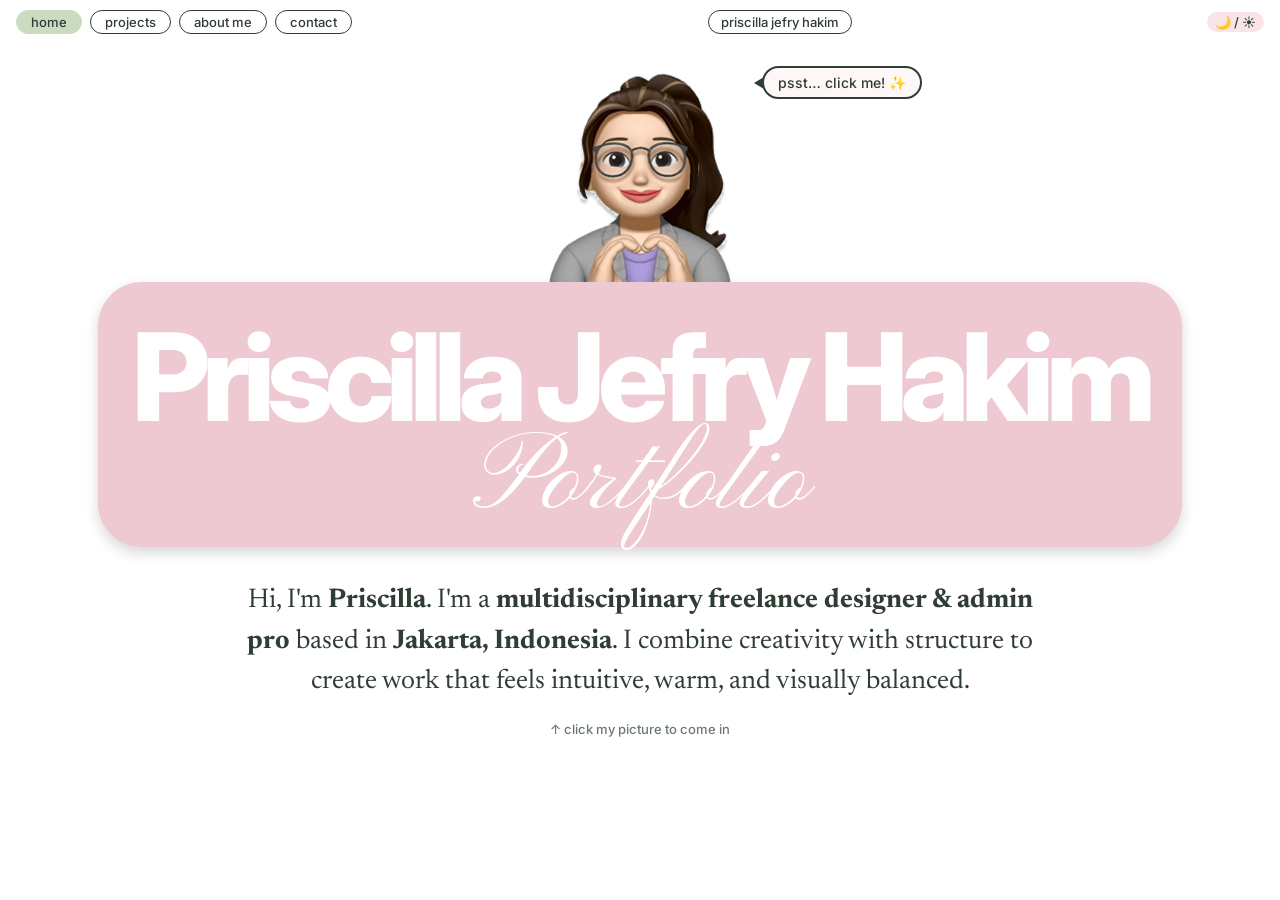
==== portfolio.html @ 04292293 "Add files via upload" ====
<!DOCTYPE html>
<html lang="en">
<head>
<meta charset="utf-8">
<meta name="viewport" content="width=device-width, initial-scale=1, viewport-fit=cover">
<title>Priscilla Jefry Hakim · Portfolio</title>
<link href="https://fonts.googleapis.com/css2?family=Inter:wght@500;800&family=Newsreader:wght@400;700&family=Pinyon+Script&family=Fredoka:wght@600;700&display=swap" rel="stylesheet">
<style>
:root{--bg:#fff;--card:#fdf7f8;--pink:#eec9d2;--pink2:#f8e4e9;--green:#c9dcc0;--green2:#e8f1e3;--ink:#2f3d34;--soft:#6b7a70;--line:#ead9dd;
box-sizing:border-box;padding-top:env(safe-area-inset-top,0px);padding-bottom:env(safe-area-inset-bottom,0px)}
@media (prefers-color-scheme:dark){:root:not([data-theme="light"]){--bg:#1c231f;--card:#26302a;--pink:#7a5360;--pink2:#3a2d32;--green:#56715e;--green2:#27332b;--ink:#f2ebe8;--soft:#aebbb2;--line:#3a4a40}}
:root[data-theme="dark"]{--bg:#1c231f;--card:#26302a;--pink:#7a5360;--pink2:#3a2d32;--green:#56715e;--green2:#27332b;--ink:#f2ebe8;--soft:#aebbb2;--line:#3a4a40}
*{box-sizing:border-box}
html{scroll-padding-top:env(safe-area-inset-top,0px)}
body{margin:0;background:var(--bg);color:var(--ink);font-family:'Newsreader',Georgia,serif;font-size:18px;transition:background .3s}
button{font:inherit;color:inherit;cursor:pointer}
.pill{font:500 13px 'Inter',Arial,sans-serif;border:1.5px solid var(--ink);border-radius:99px;padding:3px 12px;background:var(--bg);color:var(--ink);text-decoration:none;display:inline-flex;gap:8px;align-items:center}
.nav{display:flex;gap:8px;flex-wrap:wrap}
.nav a{font:500 13px 'Inter',Arial,sans-serif;border:1.5px solid var(--ink);border-radius:99px;padding:3px 14px;cursor:pointer;color:var(--ink);background:var(--bg)}
.nav a:hover{background:var(--pink2)}
.nav a.act{background:var(--green);border-color:var(--green)}
.bar{position:sticky;top:env(safe-area-inset-top,0px);z-index:15;background:var(--bg);display:flex;justify-content:space-between;align-items:center;gap:10px;flex-wrap:wrap;padding:10px 16px}
.url{padding:2px 4px 2px 10px}.url .b{border-right:1.5px solid var(--ink);padding-right:8px}
#theme,.tbtn{border:0;background:var(--pink2);border-radius:99px;padding:2px 8px}
.wrap{max-width:1180px;margin:0 auto;padding:10px 18px 70px}
/* landing */
#landing{position:fixed;inset:0;z-index:20;background:var(--bg);overflow:auto;transition:opacity .6s,transform .6s,visibility .6s}
#landing.gone{opacity:0;transform:scale(1.08);visibility:hidden;pointer-events:none}
.ltop{display:flex;justify-content:space-between;align-items:center;gap:10px;flex-wrap:wrap;padding:10px 16px}
.stage{max-width:1120px;margin:0 auto;padding:6px 18px 60px;text-align:center}
.av{position:relative;width:fit-content;margin:10px auto -28px;cursor:pointer}
.av img{display:block;height:clamp(150px,22vw,250px);animation:bob 2.6s ease-in-out infinite;transition:transform .2s}
.av:hover img{transform:scale(1.06) rotate(-2deg)}
@keyframes bob{50%{transform:translateY(-8px)}}
.say{position:absolute;left:100%;top:6px;margin-left:10px;white-space:nowrap;background:var(--card);border:2px solid var(--ink);border-radius:20px;padding:6px 14px;font:500 14px 'Inter',Arial,sans-serif;animation:bob 2s ease-in-out infinite}
.say:before{content:"";position:absolute;left:-10px;bottom:8px;border:6px solid transparent;border-right:10px solid var(--ink);border-left:0}
.title{position:relative;z-index:2;background:var(--pink);border-radius:44px;box-shadow:0 6px 14px rgba(0,0,0,.16);padding:clamp(14px,3vw,34px) 14px 10px}
.title h1{margin:0;font:800 clamp(34px,9.6vw,122px)/1 'Inter',Arial,sans-serif;letter-spacing:-.065em;color:#fff}
.title .sc{font:400 clamp(42px,9vw,110px)/1 'Pinyon Script',cursive;color:#fff;margin-top:-.1em}
.bio{max-width:800px;margin:34px auto 0;font-size:clamp(18px,2.3vw,27px);line-height:1.5}
.hint{margin-top:18px;font:500 13px 'Inter',Arial,sans-serif;color:var(--soft)}
/* pages */
.page{display:none}.page.on{display:block;animation:pop .35s}
@keyframes pop{from{opacity:0;transform:translateY(10px)}}
h2.h{font:800 clamp(30px,6vw,54px)/1 'Inter',Arial,sans-serif;letter-spacing:-.05em;margin:18px 0 14px}
.tc{position:relative;background:var(--card);border:2px solid var(--line);border-radius:28px;padding:34px 22px 20px;margin-top:22px}
.tc>.lb{position:absolute;top:-14px;left:22px;background:var(--green);color:#2f3d34;font:800 15px 'Inter',Arial,sans-serif;letter-spacing:-.02em;border-radius:99px;padding:3px 16px}
.big{background:var(--green2);border-radius:40px;padding:6px 18px 24px}
.two{display:grid;grid-template-columns:1fr 1fr;gap:18px}
.ring{width:min(100%,260px);aspect-ratio:1;margin:22px auto 0;border-radius:50%;border:10px solid var(--pink);background:var(--pink2) center/cover;display:grid;place-items:center;cursor:pointer;font-size:60px}
.chips span{display:inline-block;margin:4px 4px 0 0;padding:2px 14px;border-radius:99px;background:var(--pink2);border:1.5px solid var(--pink);font:500 13px 'Inter',Arial,sans-serif}
.seg{display:inline-flex;border:1.5px solid var(--ink);border-radius:99px;padding:3px;gap:4px;font:500 14px 'Inter',Arial,sans-serif;margin:6px 0 4px}
.seg button{border:0;background:transparent;border-radius:99px;padding:4px 16px}
.seg button.on{background:var(--pink)}.seg button.on[data-k=admin]{background:var(--green)}
.grid{display:grid;grid-template-columns:repeat(auto-fill,minmax(230px,1fr));gap:16px;margin-top:14px}
.card{position:relative;background:var(--card);border:2px solid var(--line);border-radius:26px;padding:12px;transition:transform .15s}
.card:hover{transform:translateY(-4px)}
.slot{aspect-ratio:4/3;border-radius:18px;background:var(--pink2) center/cover;display:grid;place-items:center;text-align:center;cursor:pointer;font-size:42px;border:2px dashed var(--pink)}
.k-admin .slot{background-color:var(--green2);border-color:var(--green)}
.slot small{display:block;font:500 12px 'Inter',Arial,sans-serif;color:var(--soft)}
.slot.has{border-style:solid}.slot.has span{display:none}
.card b{display:block;margin:10px 4px 0;font:800 17px 'Inter',Arial,sans-serif;letter-spacing:-.03em}
.card p{margin:2px 4px 4px;color:var(--soft);font-size:15px}
.x{position:absolute;top:6px;right:8px;border:0;background:var(--bg);border-radius:50%;width:24px;height:24px;font-size:12px;opacity:0}.card:hover .x{opacity:1}
.add,.add2,.btn2{margin-top:14px;font:500 14px 'Inter',Arial,sans-serif;border:2px dashed var(--ink);background:transparent;border-radius:99px;padding:6px 18px}
.links a{display:inline-block;margin:6px 8px 0 0;padding:6px 20px;border-radius:99px;background:var(--pink);color:#2f3d34;font:500 15px 'Inter',Arial,sans-serif;text-decoration:none}
.links a:nth-child(even){background:var(--green)}
.cta{display:flex;gap:14px;flex-wrap:wrap;justify-content:center;margin-top:26px}
.cta button{font:800 20px 'Inter',Arial,sans-serif;letter-spacing:-.03em;border:0;border-radius:30px;padding:18px 30px;color:#2f3d34;background:var(--pink)}
.cta button+button{background:var(--green)}
[contenteditable]:focus{outline:2px dashed var(--pink);outline-offset:2px;border-radius:6px}
#ov{position:fixed;inset:0;z-index:30;background:var(--bg);overflow:auto;opacity:0;visibility:hidden;transform:translateY(24px);transition:.3s;padding-top:env(safe-area-inset-top,0px);padding-bottom:env(safe-area-inset-bottom,0px)}
#ov.on{opacity:1;visibility:visible;transform:none}
.ovw{max-width:860px;margin:0 auto;padding:14px 18px 70px}
.bs{aspect-ratio:16/10;font-size:64px;border-radius:30px;margin-top:16px}
.dt h3{font:800 clamp(28px,6vw,48px)/1.05 'Inter',Arial,sans-serif;letter-spacing:-.05em;margin:18px 0 4px}
.dt .sub{color:var(--soft);margin:0 0 10px;font-size:20px}
.dt h4{font:800 18px 'Inter',Arial,sans-serif;letter-spacing:-.03em;margin:26px 0 8px}
.dt .long{line-height:1.6;font-size:20px;margin:0}
.gal{display:grid;grid-template-columns:repeat(auto-fill,minmax(180px,1fr));gap:12px;margin-bottom:10px}
.gi{position:relative}.gi img{width:100%;border-radius:18px;display:block}.gi:hover .x{opacity:1}
.card{cursor:pointer}
.more{display:block;margin:2px 4px 4px;font:500 13px 'Inter',Arial,sans-serif;font-style:normal}

.ab{display:grid;gap:42px 24px;grid-template-columns:1.25fr 1fr 1fr;grid-template-areas:"pro rec tools" "edu hob tools" "fun fun show";margin-top:46px}
.ab>*{min-width:0;position:relative}
.dc{position:absolute;font-size:44px;pointer-events:none;z-index:6}
.pl2{display:inline-block;border:2px solid var(--ink);background:var(--bg);border-radius:99px;padding:2px 18px;font:500 22px 'Inter',Arial,sans-serif}
.pro{grid-area:pro;background:var(--green);border-radius:34px;padding:20px}
.pro .ring{position:absolute;top:-34px;left:-14px;width:140px;margin:0;border-width:8px;font-size:44px}
.pro .vil{position:absolute;right:12px;top:-40px;width:92px;aspect-ratio:3/4;font-size:44px;border-radius:34px 34px 14px 14px;z-index:3}
.hd{margin:0 100px 0 126px;min-height:92px}
.hey{color:#fff;font:500 20px 'Inter',Arial,sans-serif;margin-top:6px}
.nm{color:#fff;font:800 clamp(30px,4vw,46px)/1 'Inter',Arial,sans-serif;letter-spacing:-.02em}
.bx{background:var(--bg);border-radius:14px;padding:12px 14px;margin:14px 0 0;font-size:16px;line-height:1.4}
.rec{grid-area:rec;background:var(--bg);border:2px solid var(--line);border-radius:28px;padding:16px;display:flex;gap:16px;align-items:center;box-shadow:0 4px 12px rgba(0,0,0,.06)}
.rec h3{margin:0;font:500 clamp(20px,2.4vw,30px)/1.1 'Inter',Arial,sans-serif}.rec p{margin:4px 0 10px;font:14px 'Inter',Arial,sans-serif;color:var(--soft)}
.vin{width:118px;aspect-ratio:1;border-radius:50%;flex:none;position:relative;font-size:48px}
.vin:after{content:"";position:absolute;inset:41%;border-radius:50%;background:var(--bg);border:2px solid var(--line)}
.vin.has+*{}.spin{animation:spin 3s linear infinite}
@keyframes spin{to{transform:rotate(360deg)}}
.tools{grid-area:tools;background:var(--pink);border:2px dashed #fff;box-shadow:0 0 0 5px var(--pink);border-radius:30px;padding:60px 16px 16px;display:flex;flex-direction:column;margin:5px}
.ab h3.t{position:absolute;top:10px;left:0;right:0;text-align:center;margin:0;font:800 36px 'Inter',Arial,sans-serif;letter-spacing:.1em;color:#fff}
.arena{position:relative;flex:1;min-height:360px;background:var(--pink2);border-radius:16px;overflow:hidden;touch-action:none}
.ball{position:absolute;left:0;top:0;width:64px;height:64px;border-radius:50%;display:grid;place-items:center;font:800 11px 'Inter',Arial,sans-serif;color:#2f3d34;border:3px solid #fff;box-shadow:0 3px 8px rgba(0,0,0,.22);cursor:grab;touch-action:none;user-select:none;background:#fff center/cover}
.ball:active{cursor:grabbing}
.edu{grid-area:edu;background:var(--pink);border-radius:30px;padding:48px 14px 14px}
.bub{position:absolute;top:-24px;left:-8px;background:#3d9bff;color:#fff;font:600 28px 'Inter',Arial,sans-serif;border-radius:22px 22px 22px 4px;padding:6px 22px}
.ei{background:var(--bg);border-radius:22px;padding:16px;display:grid;gap:16px;font:15px/1.3 'Inter',Arial,sans-serif}
.er{display:flex;justify-content:space-between;align-items:center;gap:10px}
.er .slot{width:46px;aspect-ratio:1;flex:none;font-size:22px;border-radius:12px}
.hob{grid-area:hob;background:var(--card);border:2px solid var(--line);border-radius:30px;padding:26px 18px 20px;min-height:450px;display:flex;flex-direction:column;align-items:center;gap:12px}
.hob .pl2{position:absolute;top:-20px;left:50%;transform:translateX(-50%);font-size:26px}
.fd{position:relative;width:230px;height:170px;margin-top:auto;cursor:pointer}
.fd .back{position:absolute;inset:18px 0 0;background:var(--green);border-radius:6px 16px 16px 16px}
.fd .tab{position:absolute;top:0;left:0;width:90px;height:30px;background:var(--green);border-radius:12px 12px 0 0}
.fd .front{position:absolute;left:0;right:0;bottom:0;height:125px;background:var(--pink);border-radius:8px 8px 18px 18px;z-index:5;transition:transform .4s;transform-origin:bottom;box-shadow:0 -3px 10px rgba(0,0,0,.1);display:grid;place-items:center;font:800 20px 'Inter',Arial,sans-serif;color:#fff}
.fd.open .front{transform:perspective(500px) rotateX(-20deg)}
.ph{position:absolute;left:50%;bottom:30px;width:112px;height:134px;margin-left:-56px;background:#fff center/cover;border:6px solid #fff;border-radius:8px;box-shadow:0 4px 10px rgba(0,0,0,.22);transition:transform .55s cubic-bezier(.3,1.5,.5,1);z-index:2;display:grid;place-items:center;font-size:30px;background-color:var(--pink2)}
.fd.open .ph{transform:translate(var(--x),-150px) rotate(var(--r))}
.ph.has span{display:none}
.show{grid-area:show;background:var(--green);border-radius:30px;padding:60px 14px 16px;box-shadow:0 4px 12px rgba(0,0,0,.1)}
.sg{display:grid;grid-template-columns:1fr 1fr;gap:10px;background:var(--green2);border-radius:16px;padding:10px;margin-bottom:10px}
.fl{perspective:800px;aspect-ratio:1;cursor:pointer}
.fi{position:relative;width:100%;height:100%;transition:transform .6s;transform-style:preserve-3d}
.fl.f .fi{transform:rotateY(180deg)}
.fr2,.bk{position:absolute;inset:0;backface-visibility:hidden;-webkit-backface-visibility:hidden;border-radius:16px;padding:8px;display:flex;flex-direction:column;gap:4px;overflow:hidden;border:2px solid var(--line)}
.fr2{background:var(--card)}.bk{background:var(--pink2);transform:rotateY(180deg);font-size:12px;line-height:1.3}
.bk p{margin:0;flex:1;overflow:auto}.bk small{text-align:center;color:var(--soft)}
.fp{flex:1;border-radius:10px;background:var(--pink2) center/cover;display:grid;place-items:center;font-size:32px;position:relative}
.fp.has span{display:none}
.up{position:absolute;top:3px;right:3px;border:0;background:var(--bg);border-radius:50%;width:24px;height:24px;font-size:12px;padding:0}
.fr2 b{font:800 13px 'Inter',Arial,sans-serif;letter-spacing:-.02em;text-align:center}
.fun{grid-area:fun;background:var(--green2);border-radius:30px;padding:46px 22px 22px;box-shadow:0 4px 12px rgba(0,0,0,.06)}
.fun h3.t{position:absolute;top:-24px;left:16px;margin:0;font:800 40px 'Inter',Arial,sans-serif;color:var(--green);-webkit-text-stroke:7px var(--bg);paint-order:stroke fill}
.fun ul{list-style:none;margin:0 0 10px;padding:0;display:flex;flex-wrap:wrap;gap:10px}
.fun li{background:var(--bg);border-radius:99px;padding:6px 16px;font:15px 'Inter',Arial,sans-serif}

.cwrap{display:flex;align-items:center;gap:8px}
.car{flex:1;min-width:0;display:flex;gap:14px;overflow-x:auto;scroll-snap-type:x mandatory;padding:8px 4px 12px;scrollbar-width:none}
.car::-webkit-scrollbar{display:none}
.car .card{flex:0 0 min(250px,72%);scroll-snap-align:start}
.cb{flex:none;width:38px;height:38px;border-radius:50%;border:2px solid var(--ink);background:var(--bg);font-size:14px;padding:0}
#projects h2.h{text-align:center;font:700 clamp(46px,10vw,96px)/1 'Fredoka','Inter',sans-serif;letter-spacing:.01em;color:var(--bg);-webkit-text-stroke:11px var(--ink);paint-order:stroke fill;margin:10px 0 18px}
#projects .seg{display:flex;width:fit-content;margin:0 auto 34px}
.k .grid{display:block;columns:2;column-gap:30px;margin-top:34px}
.k .card{background:var(--green);border:0;border-radius:30px;padding:46px 18px 14px;margin:0 0 56px;break-inside:avoid;box-shadow:0 5px 12px rgba(0,0,0,.14)}
.k-admin .card{background:var(--pink)}
.k .card .slot{background-color:var(--bg);background-size:contain;background-repeat:no-repeat;background-position:center;border:0;aspect-ratio:1/.8;border-radius:16px}
.k .card b{position:absolute;top:-22px;left:10px;right:10px;margin:0;text-align:center;font:700 clamp(20px,3.2vw,38px)/1.05 'Fredoka','Inter',sans-serif;text-transform:uppercase;color:#fff;-webkit-text-stroke:10px var(--pink);paint-order:stroke fill;pointer-events:none}
.k-admin .card b{-webkit-text-stroke-color:var(--green)}
.k .card p,.k .card .more{text-align:center;color:var(--ink)}
@media (max-width:720px){.k .grid{columns:1}}

.stage2{position:relative;overflow:hidden;background:var(--card);border-radius:44px;padding:50px 14px;margin-top:16px}
.dots i{position:absolute;width:34px;height:34px;border-radius:50%;opacity:.75;animation:bob 3.2s ease-in-out infinite}
.dots .p{background:var(--pink)}.dots .g{background:var(--green)}
.phone{position:relative;width:min(340px,100%);margin:0 auto;background:#0d0d0d;border-radius:54px;padding:10px;box-shadow:0 18px 40px rgba(0,0,0,.25),inset 0 0 0 2px #444}
.screen{position:relative;background:var(--bg);border-radius:44px;padding:46px 16px 20px;min-height:680px;display:flex;flex-direction:column;gap:12px;overflow:hidden}
.notch{position:absolute;top:0;left:50%;transform:translateX(-50%);width:42%;height:26px;background:#0d0d0d;border-radius:0 0 18px 18px}
.pav{width:72px;height:72px;border-radius:50%;object-fit:cover;object-position:top;margin:6px auto 0;display:block;background:var(--pink2)}
.pn{text-align:center;font:500 20px 'Inter',Arial,sans-serif;margin-bottom:6px}
.msg{max-width:84%;padding:10px 16px;border-radius:22px;font:500 17px/1.25 'Inter',Arial,sans-serif;animation:pop .45s backwards}
.me2{align-self:flex-end;background:#3d9bff;color:#fff;border-bottom-right-radius:6px}
.you{align-self:flex-start;background:var(--line);color:var(--ink);border-bottom-left-radius:6px}
.cc{perspective:900px;flex:1;min-height:350px;margin-top:6px}
.cci{position:relative;width:100%;height:100%;min-height:350px;transition:transform .7s;transform-style:preserve-3d}
.cc.f .cci{transform:rotateY(180deg)}
.cf1,.cf2{position:absolute;inset:0;border-radius:24px;backface-visibility:hidden;-webkit-backface-visibility:hidden;padding:16px}
.cf1{background:linear-gradient(135deg,var(--pink),var(--green));display:grid;place-items:center;text-align:center;cursor:pointer;color:var(--ink);box-shadow:0 6px 14px rgba(0,0,0,.14)}
.cf1 b{display:block;font:700 28px/1.1 'Fredoka','Inter',sans-serif;margin:6px 0}
.cf1 span{font:500 14px 'Inter',Arial,sans-serif}
.cf2{background:var(--pink2);transform:rotateY(180deg);display:flex;flex-direction:column;gap:7px;overflow:hidden;border:2px solid var(--line)}
.cf2 .hr{display:flex;justify-content:space-between;align-items:center;font:700 18px 'Fredoka','Inter',sans-serif}
.cf2 .hr button{border:0;background:var(--bg);border-radius:50%;width:28px;height:28px;padding:0}
.cf2 .r2{display:grid;grid-template-columns:1fr 1fr;gap:7px}
.cf2 input,.cf2 textarea{width:100%;font:15px 'Inter',Arial,sans-serif;color:var(--ink);background:var(--bg);border:1.5px solid var(--line);border-radius:12px;padding:8px 10px;outline:0}
.cf2 input:focus,.cf2 textarea:focus{border-color:var(--green)}
.cf2 textarea{flex:1;min-height:90px;resize:none}
.cf2 .send{border:0;border-radius:99px;padding:9px;background:#3d9bff;color:#fff;font:600 15px 'Inter',Arial,sans-serif}
.cf2 small{text-align:center;color:var(--soft);font:12px 'Inter',Arial,sans-serif;min-height:16px}

.ab{isolation:isolate}
.hob{min-height:500px}
.ph{height:150px;border-bottom-width:34px}
.fd.open .ph{transform:translate(var(--x),var(--y,-150px)) rotate(var(--r))}
.ph em{position:absolute;left:0;right:0;bottom:-28px;text-align:center;font:600 12px 'Inter',Arial,sans-serif;font-style:normal;color:#2f3d34;white-space:nowrap}
.px{position:absolute;top:-14px;right:-14px;width:22px;height:22px;border-radius:50%;border:0;background:var(--ink);color:var(--bg);font-size:11px;padding:0;display:none}
.fd.open .px{display:block}
.sg{position:relative;display:block;height:360px;background:none;padding:0;margin:0 0 10px}
.sg .fl{position:absolute;inset:0 7% 54px;aspect-ratio:auto;transition:transform .55s cubic-bezier(.3,1.2,.5,1),opacity .4s}
.sg .fr2 b{font-size:18px}.sg .bk{font-size:15px}
.sc2{display:flex;align-items:center;gap:10px;font:500 14px 'Inter',Arial,sans-serif}

body:not(.edit) :is(.add,.add2,#addfun,#addf,#addh,#addb,#rmb,#aud,.x,.px,.up,.edit-only,.bs small){display:none!important}
#own{position:fixed;right:12px;bottom:calc(12px + env(safe-area-inset-bottom,0px));z-index:12;display:flex;gap:6px;align-items:center}
#lock{border:1.5px solid var(--ink);background:var(--bg);color:var(--ink);border-radius:99px;padding:4px 12px;font:500 12px 'Inter',Arial,sans-serif;opacity:.6}
#lock:hover,body.edit #lock{opacity:1}
#pw{font:13px 'Inter',Arial,sans-serif;border:1.5px solid var(--ink);border-radius:99px;padding:5px 12px;background:var(--bg);color:var(--ink);width:140px;outline:0}
@media (max-width:900px){.ab{grid-template-columns:1fr;grid-template-areas:"pro" "rec" "tools" "edu" "hob" "show" "fun"}.pro{margin-top:30px}}
@media (max-width:720px){.two{grid-template-columns:1fr}.url .b,#url{display:none}.say{display:none}}
@media (prefers-reduced-motion:reduce){*{animation:none!important}}
</style>
</head>
<body>

<div id="landing">
  <div class="ltop"><nav class="nav" id="lnav"></nav><span class="pill">priscilla jefry hakim</span><button class="tbtn tg pill">🌙 / ☀️</button></div>
  <div class="stage">
    <div class="av" onclick="nav('home')" title="Click me!">
      <img src="[data-uri]" alt="Priscilla's avatar">
      <div class="say">psst… click me! ✨</div>
    </div>
    <div class="title"><h1>Priscilla Jefry Hakim</h1><div class="sc">Portfolio</div></div>
    <p class="bio">Hi, I'm <b>Priscilla</b>. I'm a <b>multidisciplinary freelance designer &amp; admin pro</b> based in <b>Jakarta, Indonesia</b>. I combine creativity with structure to create work that feels intuitive, warm, and visually balanced.</p>
    <div class="hint">↑ click my picture to come in</div>
  </div>
</div>

<header class="bar">
  <nav class="nav" id="nav"><a data-p="home">home</a><a data-p="projects">projects</a><a data-p="about">about me</a><a data-p="contact">contact</a></nav>
  <button class="pill" id="cover" title="Back to cover">priscilla jefry hakim</button>
  <div class="pill url"><span class="b">browser</span><span id="url"></span><button id="theme" class="tg">🌙</button></div>
</header>

<main class="wrap">
  <section class="page on" id="home">
    <div class="title" style="margin-top:20px;padding-bottom:22px"><h1 style="font-size:clamp(30px,8vw,90px)">welcome in!</h1><div class="sc" style="font-size:clamp(34px,7vw,76px)">my little corner</div></div>
    <p class="bio" contenteditable>Welcome to my portfolio, a space where I share my personal projects, concept work, and everything I've been learning along the way. Pick an island to explore!</p>
    <div class="cta"><button onclick="nav('projects','design')">🎨 design projects</button><button onclick="nav('projects','admin')">📋 admin projects</button></div>
  </section>

  <section class="page" id="projects">
    <h2 class="h">projects</h2>
    <div class="seg"><button data-k="design" class="on">🎨 design</button><button data-k="admin">📋 admin</button></div>
    <div id="k-design" class="k"><div class="grid"></div><button class="add">+ add a design project</button></div>
    <div id="k-admin" class="k k-admin" hidden><div class="grid"></div><button class="add">+ add an admin project</button></div>
    <p class="hint">tip: click any project to open its full details.<span class="edit-only"> Inside, you can add a cover image, story and gallery.</span></p>
  </section>

  <section class="page" id="about">
    <h2 class="h">about me</h2>
    <div class="ab">
      <div class="pro">
        <div class="ring" title="Add your photo"><span>🐱</span></div>
        <div class="slot vil" title="Add your villager"><span>🧑‍🌾</span></div>
        <div class="hd"><span class="pl2">profile entry</span><div class="hey">HEY, IT'S</div><div class="nm" contenteditable>PRISCILLA</div></div>
        <p class="bx" contenteditable>I'm a multidisciplinary designer with a background in Data Science. Although my academic path was technical, my passion has always been creative work. I love combining creativity with structure, and I'm currently building my portfolio through personal and concept projects.</p>
        <span class="dc" style="left:14px;bottom:-22px">🪷</span>
      </div>
      <div class="rec">
        <div class="slot vin" title="Add record cover"><span>💿</span></div>
        <div><h3 contenteditable>5AM Animal Crossing</h3><p contenteditable>Animal Crossing</p><div style="display:flex;gap:8px;flex-wrap:wrap"><button class="btn2 pb" style="margin:0">▶ play</button><button class="btn2" id="aud" style="margin:0">🎵 add audio</button></div></div>
      </div>
      <div class="tools"><h3 class="t">TOOLS</h3><span class="dc" style="top:-40px;left:18px">🪼</span>
        <div class="arena" id="arena"></div>
        <div style="display:flex;gap:8px;flex-wrap:wrap"><button class="btn2" id="addb">+ add icon</button><button class="btn2" id="rmb">− remove last</button></div>
        <p class="hint" style="margin:8px 0 0;color:var(--ink)"><span class="edit-only">tap an icon to swap in your own picture · drop image files in here · </span>drag &amp; toss them!</p>
      </div>
      <div class="edu"><span class="bub">Education</span>
        <div class="ei">
          <div class="er"><div contenteditable>Jakarta, Indonesia <i>2016-2020</i><br><b>Penabur International School Kelapa Gading</b></div><div class="slot"><span>🏫</span></div></div>
          <div class="er"><div contenteditable>Pleasant Hill, CA, United States <i>2020-2022</i><br><b>Diablo Valley College</b></div><div class="slot"><span>🏫</span></div></div>
          <div class="er"><div contenteditable>Berkeley, CA, United States <i>2022-2024</i><br><b>University of California, Berkeley</b><br><i>Bachelor of Arts</i></div><div class="slot"><span>🏫</span></div></div>
        </div>
      </div>
      <div class="hob"><span class="pl2">hobbies</span><span class="dc" style="top:-30px;right:16px">🍀</span>
        <p contenteditable style="text-align:center;margin:12px 0 0">what I do for fun<br><small style="color:var(--soft)">click the folder!</small></p>
        <div class="fd" id="fd"><div class="tab"></div><div class="back"></div>
          
          <div class="front">hobbies</div></div>
        <button class="btn2" id="addh" style="margin-top:0">+ add hobby</button>
      </div>
      <div class="show"><h3 class="t">SHOWCASE</h3><div class="sg" id="sg"></div><div class="sc2"><button class="cb" id="sprev" title="Previous">‹</button><span id="scnt"></span><button class="cb" id="snext" title="Next">›</button><button class="btn2" id="addf" style="margin:0 0 0 auto">+ add card</button></div></div>
      <div class="fun"><h3 class="t">FUN PROJECTS</h3><span class="dc" style="top:-34px;right:24px">⭐</span>
        <div class="cwrap"><button class="cb" id="cprev">◀</button><div class="car" id="car"></div><button class="cb" id="cnext">▶</button></div>
        <button class="btn2" id="addfun" style="margin-top:10px">+ add coding project</button></div>
    </div>
  </section>

  <section class="page" id="contact">
    <div class="stage2">
      <div class="dots"><i class="p" style="left:calc(50% - 250px);top:130px"></i><i class="g" style="left:calc(50% - 270px);top:190px;animation-delay:.4s"></i><i class="g" style="left:calc(50% - 252px);top:250px;animation-delay:.8s"></i><i class="p" style="left:calc(50% - 246px);top:310px;animation-delay:1.2s"></i>
      <i class="p" style="left:calc(50% + 214px);top:430px"></i><i class="g" style="left:calc(50% + 236px);top:490px;animation-delay:.5s"></i><i class="g" style="left:calc(50% + 218px);top:550px;animation-delay:.9s"></i><i class="p" style="left:calc(50% + 210px);top:610px;animation-delay:1.3s"></i></div>
      <div class="phone"><div class="screen"><div class="notch"></div>
        <img class="pav" id="pav" alt="Priscilla">
        <div class="pn">Priscilla Jefry Hakim</div>
        <div class="msg me2" contenteditable style="animation-delay:.3s">Got an idea? Hit me up! I promise I'm nicer than I look</div>
        <div class="msg you" contenteditable style="animation-delay:.8s">Let's chat</div>
        <div class="cc" id="cc"><div class="cci">
          <div class="cf1" id="cf1"><div><div style="font-size:54px">💌</div><b>let's work together</b><span>tap the card to write me a message</span></div></div>
          <div class="cf2"><div class="hr"><span>write me a note</span><button type="button" id="cback" title="Flip back">↻</button></div>
            <form id="cf" style="display:contents">
              <div class="r2"><input name="name" placeholder="your name" required autocomplete="name"><input name="email" type="email" placeholder="your email" required autocomplete="email"></div>
              <input name="subject" placeholder="title of your email" required>
              <textarea name="message" placeholder="write your message…" required></textarea>
              <input name="_honey" style="display:none" tabindex="-1" autocomplete="off">
              <button class="send" type="submit">send 💌</button><small id="cst"></small>
            </form></div>
        </div></div>
      </div></div>
    </div>
  </section>
</main>

<div id="ov"><div class="ovw"><button class="pill" id="ovback">← back</button><div id="ovb"></div></div></div>

<div id="own"><input id="pw" type="password" placeholder="owner passcode" autocomplete="off" hidden><button id="lock" title="Owner edit mode">🔒</button></div>

<script>
const $=s=>document.querySelector(s),$$=s=>[...document.querySelectorAll(s)];
$('#lnav').innerHTML=$('#nav').innerHTML;
function go(p){$$('.page').forEach(x=>x.classList.toggle('on',x.id===p));$$('.nav a').forEach(a=>a.classList.toggle('act',a.dataset.p===p));$('#url').textContent='priscillajefryhakim.com/'+p;scrollTo(0,0)}
function kind(k){$$('.seg button').forEach(b=>b.classList.toggle('on',b.dataset.k===k));$$('.k').forEach(x=>x.hidden=x.id!=='k-'+k)}
function nav(p,k){closeD();$('#landing').classList.add('gone');go(p);if(k)kind(k)}
$$('.nav a').forEach(a=>a.onclick=()=>nav(a.dataset.p));
$('#cover').onclick=()=>$('#landing').classList.remove('gone');
$$('.seg button').forEach(b=>b.onclick=()=>kind(b.dataset.k));
const mk=(e,t,s,k)=>`<div class="card"><button class="x" title="Remove">✕</button><div class="slot"><span>${e}<small>click to see details</small></span></div><b>${t}</b><p>${s}</p><i class="more">view details →</i><div class="dt ${k==='admin'?'k-admin':''}" hidden><div class="slot bs"><span>${e}<small>click to add cover image</small></span></div><h3 contenteditable>${t}</h3><p class="sub" contenteditable>${s}</p><div class="chips"><span contenteditable>role: your role</span><span contenteditable>tools: Figma</span><span contenteditable>year: 2026</span></div><h4>the story</h4><p class="long" contenteditable>Tell the full story here: the goal, your process, and the result. Click to edit this text!</p><h4>gallery</h4><div class="gal"></div><button class="add2">+ add images</button><h4>link</h4><p contenteditable style="margin:0">🔗 paste your project link here</p></div></div>`;
const data={design:[['🌸','bloom café branding','logo, menu & packaging'],['📱','pocket planner app','ui/ux case study'],['🎪','festival poster set','print & social graphics']],
admin:[['📋','calendar & inbox system','scheduling templates'],['📊','spreadsheet tracker','reports & data'],['💌','client support flow','email templates']]};
for(const k in data)$('#k-'+k+' .grid').innerHTML=data[k].map(d=>mk(...d,k)).join('');
let cur;
function openD(c){cur=c;const d=c.querySelector('.dt');d.hidden=false;$('#ovb').appendChild(d);$('#ov').classList.add('on');$('#ov').scrollTop=0}
function closeD(){const d=$('#ovb .dt');if(d&&cur){cur.appendChild(d);d.hidden=true;
  cur.querySelector('b').textContent=d.querySelector('h3').textContent;cur.querySelector('p').textContent=d.querySelector('.sub').textContent;
  const bs=d.querySelector('.bs'),cs=cur.querySelector('.slot');cs.style.backgroundImage=bs.style.backgroundImage;cs.classList.toggle('has',bs.classList.contains('has'))}
  $('#ov').classList.remove('on')}
$('#ovback').onclick=closeD;
addEventListener('keydown',e=>{if(e.key==='Escape')closeD()});
$$('.add').forEach(b=>b.onclick=()=>{const g=b.previousElementSibling;g.insertAdjacentHTML('beforeend',mk('➕','new project','short description',b.parentElement.id==='k-admin'?'admin':'design'));openD(g.lastElementChild)});
function pick(multi,fn){const i=document.createElement('input');i.type='file';i.accept='image/*';i.multiple=multi;i.onchange=()=>[...i.files].forEach(f=>fn(URL.createObjectURL(f)));i.click()}
document.addEventListener('click',e=>{const t=e.target;
  const x=t.closest('.x');if(x){x.closest('.gi,.card').remove();return}
  const a=t.closest('.add2');if(a){pick(true,u=>a.previousElementSibling.insertAdjacentHTML('beforeend',`<div class="gi"><button class="x">✕</button><img src="${u}" alt=""></div>`));return}
  const s=t.closest('.slot,.ring');
  if(s&&!s.closest('.card')){pick(false,u=>{s.style.backgroundImage=`url(${u})`;s.classList.add('has');if(s.classList.contains('ring'))s.textContent=''});return}
  const c=t.closest('.card');if(c)openD(c)});
$$('.tg').forEach(b=>b.onclick=()=>{const r=document.documentElement,d=matchMedia('(prefers-color-scheme:dark)').matches;
  const c=r.dataset.theme||(d?'dark':'light');r.dataset.theme=c==='dark'?'light':'dark'});

/* about page: tools physics, flip cards, folder, record */
const arena=$('#arena'),B=[];
function ball(l,bg,src){const el=document.createElement('div');el.className='ball';
  if(src)el.style.backgroundImage=`url(${src})`;else{el.textContent=l;el.style.background=bg}
  arena.appendChild(el);const w=arena.clientWidth||300;
  const b={el,x:10+Math.random()*Math.max(10,w-84),y:Math.random()*60,vx:(Math.random()-.5)*6,vy:0,r:32,d:0};B.push(b);
  const pt=e=>{const r=arena.getBoundingClientRect();return[e.clientX-r.left,e.clientY-r.top]};
  el.onpointerdown=e=>{e.preventDefault();el.setPointerCapture(e.pointerId);const[px,py]=pt(e);b.d=1;b.mv=0;b.vx=b.vy=0;b.ox=px-b.x;b.oy=py-b.y;b.lx=px;b.ly=py};
  el.onpointermove=e=>{if(!b.d)return;const[px,py]=pt(e);b.mv+=Math.abs(px-b.lx)+Math.abs(py-b.ly);b.x=px-b.ox;b.y=py-b.oy;b.vx=(px-b.lx)*.6+b.vx*.4;b.vy=(py-b.ly)*.6+b.vy*.4;b.lx=px;b.ly=py};
  el.onpointerup=el.onpointercancel=()=>{b.d=0};
  el.onclick=()=>{if(b.mv<5)pick(false,u=>{el.textContent='';el.style.background='#fff center/cover';el.style.backgroundImage=`url(${u})`})}}
[['Figma','#ffd1dc'],['Google','#d8ecd0'],['Notion','#fff'],['Canva','#cfe8ff'],['Ps','#d6d1ff'],['Ai','#ffe3b8'],['Excel','#c9f0d3']].forEach(x=>ball(...x));
$('#addb').onclick=()=>pick(true,u=>ball('','',u));
$('#rmb').onclick=()=>{const b=B.pop();if(b)b.el.remove()};
arena.ondragover=e=>e.preventDefault();
arena.ondrop=e=>{e.preventDefault();if(!document.body.classList.contains('edit'))return;[...e.dataTransfer.files].filter(f=>f.type.startsWith('image/')).forEach(f=>ball('','',URL.createObjectURL(f)))};
let au=null;
function setAudio(f){if(au)au.pause();au=new Audio(URL.createObjectURL(f));const v=$('.vin'),pb=$('.pb');
  au.onplay=()=>{v.classList.add('spin');pb.textContent='⏸ pause'};
  au.onpause=au.onended=()=>{v.classList.remove('spin');pb.textContent='▶ play'};
  $('.rec h3').textContent=f.name.replace(/\.[^.]+$/,'');au.play()}
function pickAudio(){const i=document.createElement('input');i.type='file';i.accept='audio/*';i.onchange=()=>{if(i.files[0])setAudio(i.files[0])};i.click()}
$('#aud').onclick=pickAudio;
(function tick(){const W=arena.clientWidth,H=arena.clientHeight;
  if(W&&H){for(const b of B){const m=b.r*2;
    if(b.d){b.vx*=.8;b.vy*=.8}else{b.vy+=.6;b.x+=b.vx;b.y+=b.vy;b.vx*=.995}
    if(b.x<0){b.x=0;b.vx=Math.abs(b.vx)*.8}if(b.x>W-m){b.x=W-m;b.vx=-Math.abs(b.vx)*.8}
    if(b.y<0){b.y=0;b.vy=Math.abs(b.vy)*.8}
    if(b.y>H-m){b.y=H-m;b.vy=-Math.abs(b.vy)*.7;if(Math.abs(b.vy)<2)b.vy=0;b.vx*=.97}}
    for(let i=0;i<B.length;i++)for(let j=i+1;j<B.length;j++){const a=B[i],c=B[j],dx=c.x-a.x,dy=c.y-a.y,d=Math.hypot(dx,dy),md=a.r+c.r;
      if(d&&d<md){const nx=dx/d,ny=dy/d,o=(md-d)/2;
        if(!a.d){a.x-=nx*o;a.y-=ny*o}if(!c.d){c.x+=nx*o;c.y+=ny*o}
        const rv=(c.vx-a.vx)*nx+(c.vy-a.vy)*ny;
        if(rv<0){const k=-rv*.9;if(!a.d){a.vx-=k*nx;a.vy-=k*ny}if(!c.d){c.vx+=k*nx;c.vy+=k*ny}}}}
    for(const b of B)b.el.style.transform=`translate(${b.x}px,${b.y}px)`}
  requestAnimationFrame(tick)})();
const fc=(e,t,s)=>`<div class="fl"><div class="fi"><div class="fr2"><div class="fp"><span>${e}</span><button class="up" title="Add image">📷</button></div><b contenteditable>${t}</b></div><div class="bk"><p contenteditable>${s}</p><button class="btn2 go" style="margin:0" onclick="nav('projects')">view projects →</button><small>↻ flip back</small></div></div></div>`;
[['🌸','bloom café','Branding for a cozy café: logo, menu and packaging.'],['📱','pocket planner','A friendlier planner app, from research to UI.'],['🎪','festival posters','Bold print and social graphics.'],['📊','admin systems','Templates that keep inboxes and sheets tidy.']].forEach(d=>$('#sg').insertAdjacentHTML('beforeend',fc(...d)));
const sgEl=$('#sg');
function stack(){const c=[...sgEl.children];c.forEach((e,i)=>{const k=Math.min(i,3);e.style.zIndex=50-i;e.style.opacity=i>3?0:1;e.style.pointerEvents=i>3?'none':'auto';
  e.style.transform=`translateY(${k*16}px) scale(${1-k*.05}) rotate(${i?(i%2?2.5:-2.5):0}deg)`;if(i)e.classList.remove('f')});
  $('#scnt').textContent=c[0]?c[0].dataset.n+' / '+c.length:''}
[...sgEl.children].forEach((e,i)=>e.dataset.n=i+1);
$('#addf').onclick=()=>{sgEl.insertAdjacentHTML('afterbegin',fc('➕','new project','Write a short overview here.'));sgEl.firstElementChild.dataset.n=sgEl.children.length;stack()};
$('#snext').onclick=()=>{sgEl.appendChild(sgEl.firstElementChild);stack()};
$('#sprev').onclick=()=>{sgEl.prepend(sgEl.lastElementChild);stack()};
stack();
const hob=(e,l)=>`<div class="ph"><span>${e}</span><em contenteditable>${l}</em><button class="px" title="Remove">✕</button></div>`;
function hl(){const p=[...document.querySelectorAll('#fd .ph')],n=p.length;
  p.forEach((e,i)=>{const m=i-(n-1)/2,st=n>1?Math.min(80,170/(n-1)):0,rt=n>1?Math.min(14,40/(n-1)):0;
    e.style.setProperty('--x',m*st+'px');e.style.setProperty('--r',m*rt+'deg');e.style.setProperty('--y',(-150+Math.abs(m)*10)+'px')})}
[['🎨','drawing'],['📓','journaling'],['🎮','cozy games']].forEach(h=>$('#fd .front').insertAdjacentHTML('beforebegin',hob(...h)));hl();
$('#addh').onclick=()=>{$('#fd .front').insertAdjacentHTML('beforebegin',hob('➕','new hobby'));hl();$('#fd').classList.add('open')};
const cp=(e,t,s)=>mk(e,t,s,'code').replace('role: your role','stack: Python').replace('tools: Figma','tools: VS Code, GitHub');
[['🐍','habit tracker','A tiny Python app that tracks daily habits.'],['🌐','weather dashboard','A JavaScript page that shows live weather.'],['🤖','chatbot experiment','A small chatbot built with Python.'],['📈','data viz project','Charts built from a real dataset.']].forEach(d=>$('#car').insertAdjacentHTML('beforeend',cp(...d)));
$('#addfun').onclick=()=>{$('#car').insertAdjacentHTML('beforeend',cp('➕','new coding project','What does it do?'));openD($('#car').lastElementChild)};
$('#cprev').onclick=()=>$('#car').scrollBy({left:-270,behavior:'smooth'});
$('#cnext').onclick=()=>$('#car').scrollBy({left:270,behavior:'smooth'});
document.addEventListener('click',e=>{const t=e.target,fd=t.closest('.fd');
  if(fd){if(t.closest('.px')){t.closest('.ph').remove();hl();return}if(t.closest('[contenteditable]'))return;const ph=t.closest('.ph');if(ph&&fd.classList.contains('open'))pick(false,u=>{ph.style.backgroundImage=`url(${u})`;ph.classList.add('has')});else fd.classList.toggle('open');return}
  const up=t.closest('.up');if(up){const p=up.parentElement;pick(false,u=>{p.style.backgroundImage=`url(${u})`;p.classList.add('has')});return}
  const f=t.closest('.fl');if(f&&!t.closest('[contenteditable],.go')){const g=f.parentElement;if(f!==g.firstElementChild){while(g.firstElementChild!==f)g.appendChild(g.firstElementChild);stack()}else f.classList.toggle('f')}
  const pb=t.closest('.pb');if(pb){au?(au.paused?au.play():au.pause()):pickAudio()}});

/* contact */
const MAIL='you@example.com'; // <- put your real email here
const ENDPOINT=MAIL!=='you@example.com'?'https://formsubmit.co/ajax/'+MAIL:'';
$('#pav').src=$('.av img').src;
$('#cf1').onclick=()=>$('#cc').classList.add('f');
$('#cback').onclick=()=>$('#cc').classList.remove('f');
$('#cf').onsubmit=async e=>{e.preventDefault();const f=e.target,d=Object.fromEntries(new FormData(f)),st=$('#cst');st.textContent='sending…';
  if(ENDPOINT){try{const r=await fetch(ENDPOINT,{method:'POST',headers:{'Content-Type':'application/json',Accept:'application/json'},body:JSON.stringify({name:d.name,email:d.email,_subject:d.subject,message:d.message,_honey:d._honey||''})});
    if(r.ok){st.textContent='sent! thank you 💌';f.reset();return}}catch(_){}}
  const a=document.createElement('a');a.href=`mailto:${MAIL}?subject=${encodeURIComponent(d.subject)}&body=${encodeURIComponent(d.message+'\n\n- '+d.name+' ('+d.email+')')}`;a.click();
  st.textContent='opening your email app… if nothing opens, email '+MAIL}

/* owner-only editing */
const HASH='a8e7c29d33a8fd0c23932ab7811c11b8e7285e98221449e2c8379500c27be3fa';
document.addEventListener('click',e=>{if(document.body.classList.contains('edit'))return;const t=e.target;
  if(t.closest('.up,.add2,.x,.px,#aud,.ball')||(t.closest('.slot,.ring')&&!t.closest('.card'))||(t.closest('.ph')&&t.closest('.fd.open'))||(t.closest('.pb')&&!au)){e.stopPropagation();e.preventDefault()}},true);
function setEdit(on){document.body.classList.toggle('edit',on);
  document.querySelectorAll('[contenteditable],[data-ce]').forEach(e=>{e.dataset.ce=1;e.setAttribute('contenteditable',on?'true':'false')});
  $('#lock').textContent=on?'✏️ editing · tap to lock':'🔒';$('#pw').hidden=true}
async function sha(t){const b=await crypto.subtle.digest('SHA-256',new TextEncoder().encode(t));return[...new Uint8Array(b)].map(x=>x.toString(16).padStart(2,'0')).join('')}
$('#lock').onclick=()=>{if(document.body.classList.contains('edit'))setEdit(false);else{const i=$('#pw');i.hidden=!i.hidden;if(!i.hidden)i.focus()}};
$('#pw').onkeydown=async e=>{if(e.key!=='Enter')return;const i=e.target;
  try{if(await sha(i.value)===HASH){i.value='';setEdit(true)}else{i.value='';i.placeholder='try again'}}catch(_){i.placeholder='needs https'}};
setEdit(false);
go('home');
</script>
</body>
</html>
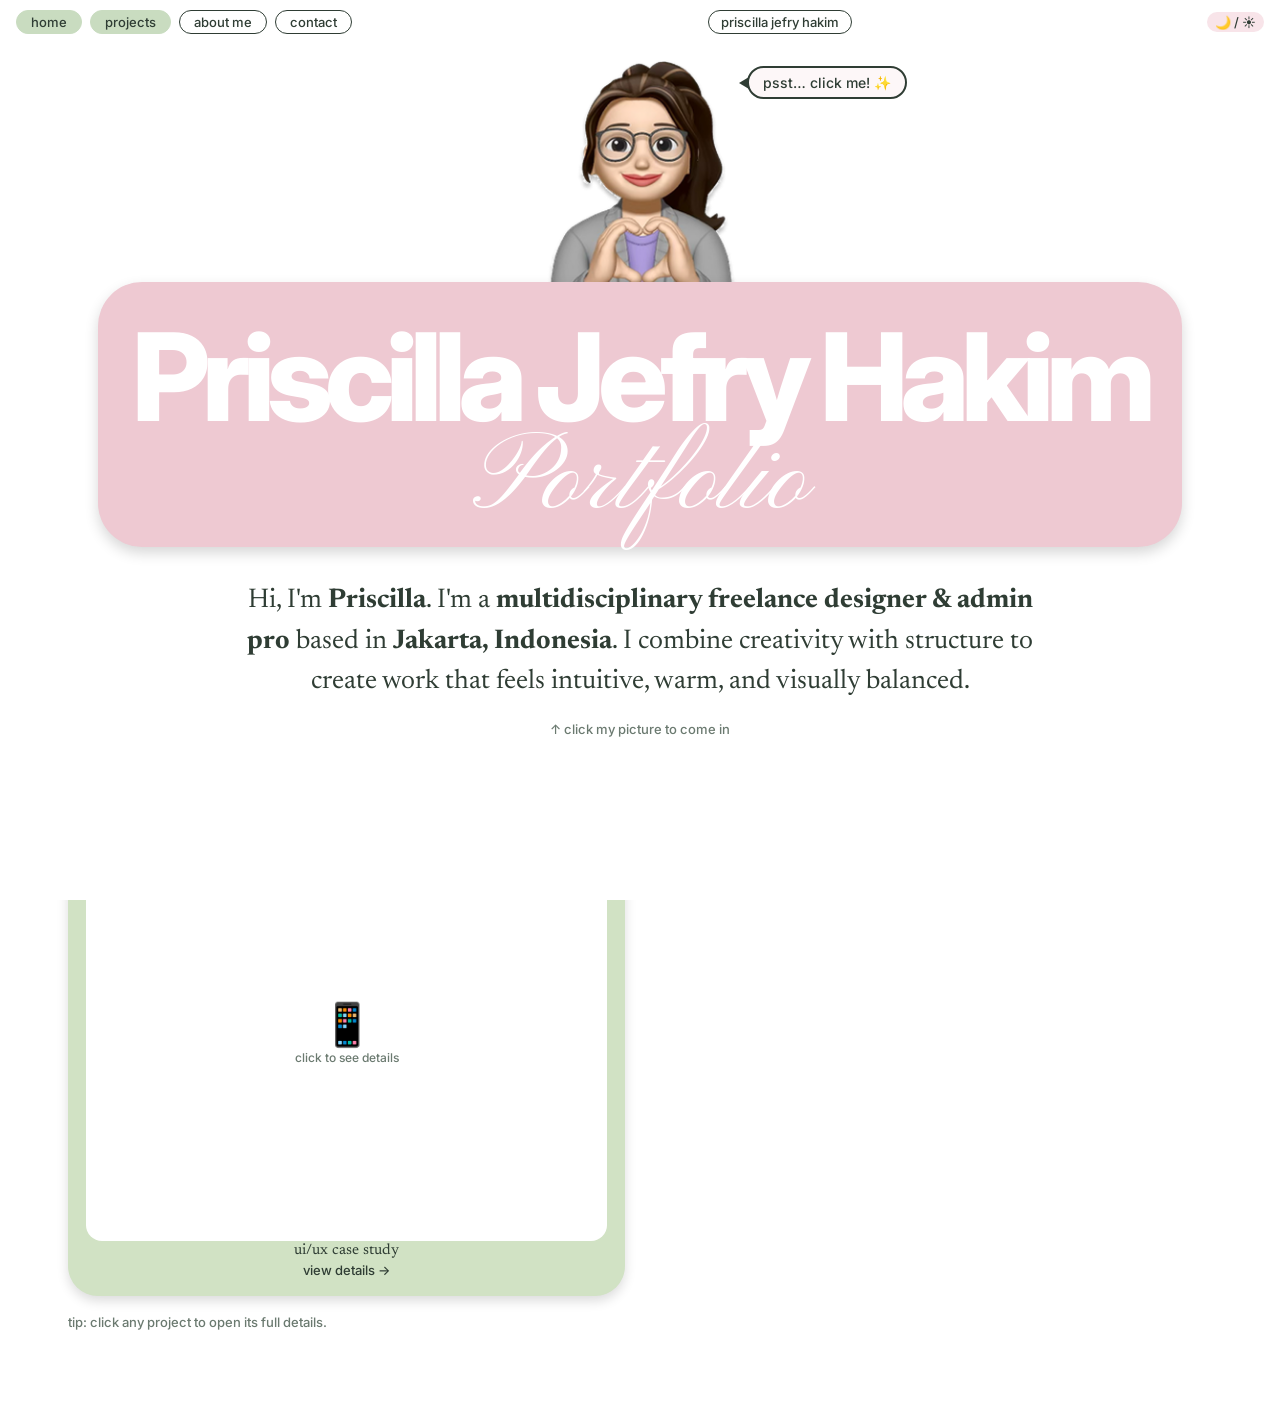
==== commit 1db54b3a: "Update portfolio.html" ====
--- a/portfolio.html
+++ b/portfolio.html
@@ -6,10 +6,10 @@
 <title>Priscilla Jefry Hakim · Portfolio</title>
 <link href="https://fonts.googleapis.com/css2?family=Inter:wght@500;800&family=Newsreader:wght@400;700&family=Pinyon+Script&family=Fredoka:wght@600;700&display=swap" rel="stylesheet">
 <style>
-:root{--bg:#fff;--card:#fdf7f8;--pink:#eec9d2;--pink2:#f8e4e9;--green:#c9dcc0;--green2:#e8f1e3;--ink:#2f3d34;--soft:#6b7a70;--line:#ead9dd;
+:root{--bg:#fff;--card:#fdf7f8;--pink:#eec9d2;--pink2:#f8e4e9;--green:#c9dcc0;--green2:#e8f1e3;--ink:#2f3d34;--soft:#6b7a70;--line:#ead9dd;--cg:#d1e2c4;--sg:#a8c0a0;--tp:#f4ccd8;--ed:#f4dce2;--hb:#fff8f4;
 box-sizing:border-box;padding-top:env(safe-area-inset-top,0px);padding-bottom:env(safe-area-inset-bottom,0px)}
-@media (prefers-color-scheme:dark){:root:not([data-theme="light"]){--bg:#1c231f;--card:#26302a;--pink:#7a5360;--pink2:#3a2d32;--green:#56715e;--green2:#27332b;--ink:#f2ebe8;--soft:#aebbb2;--line:#3a4a40}}
-:root[data-theme="dark"]{--bg:#1c231f;--card:#26302a;--pink:#7a5360;--pink2:#3a2d32;--green:#56715e;--green2:#27332b;--ink:#f2ebe8;--soft:#aebbb2;--line:#3a4a40}
+@media (prefers-color-scheme:dark){:root:not([data-theme="light"]){--bg:#1c231f;--card:#26302a;--pink:#7a5360;--pink2:#3a2d32;--green:#56715e;--green2:#27332b;--ink:#f2ebe8;--soft:#aebbb2;--line:#3a4a40;--cg:#56715e;--sg:#4a6652;--tp:#7a5360;--ed:#3a2d32;--hb:#26302a;--li:invert(1)}}
+:root[data-theme="dark"]{--bg:#1c231f;--card:#26302a;--pink:#7a5360;--pink2:#3a2d32;--green:#56715e;--green2:#27332b;--ink:#f2ebe8;--soft:#aebbb2;--line:#3a4a40;--cg:#56715e;--sg:#4a6652;--tp:#7a5360;--ed:#3a2d32;--hb:#26302a;--li:invert(1)}
 *{box-sizing:border-box}
 html{scroll-padding-top:env(safe-area-inset-top,0px)}
 body{margin:0;background:var(--bg);color:var(--ink);font-family:'Newsreader',Georgia,serif;font-size:18px;transition:background .3s}
@@ -104,12 +104,12 @@
 .arena{position:relative;flex:1;min-height:360px;background:var(--pink2);border-radius:16px;overflow:hidden;touch-action:none}
 .ball{position:absolute;left:0;top:0;width:64px;height:64px;border-radius:50%;display:grid;place-items:center;font:800 11px 'Inter',Arial,sans-serif;color:#2f3d34;border:3px solid #fff;box-shadow:0 3px 8px rgba(0,0,0,.22);cursor:grab;touch-action:none;user-select:none;background:#fff center/cover}
 .ball:active{cursor:grabbing}
-.edu{grid-area:edu;background:var(--pink);border-radius:30px;padding:48px 14px 14px}
+.edu{grid-area:edu;background:var(--ed);border-radius:30px;padding:48px 14px 14px}
 .bub{position:absolute;top:-24px;left:-8px;background:#3d9bff;color:#fff;font:600 28px 'Inter',Arial,sans-serif;border-radius:22px 22px 22px 4px;padding:6px 22px}
 .ei{background:var(--bg);border-radius:22px;padding:16px;display:grid;gap:16px;font:15px/1.3 'Inter',Arial,sans-serif}
 .er{display:flex;justify-content:space-between;align-items:center;gap:10px}
 .er .slot{width:46px;aspect-ratio:1;flex:none;font-size:22px;border-radius:12px}
-.hob{grid-area:hob;background:var(--card);border:2px solid var(--line);border-radius:30px;padding:26px 18px 20px;min-height:450px;display:flex;flex-direction:column;align-items:center;gap:12px}
+.hob{grid-area:hob;background:var(--hb);border:2px solid var(--line);border-radius:30px;padding:26px 18px 20px;min-height:450px;display:flex;flex-direction:column;align-items:center;gap:12px}
 .hob .pl2{position:absolute;top:-20px;left:50%;transform:translateX(-50%);font-size:26px}
 .fd{position:relative;width:230px;height:170px;margin-top:auto;cursor:pointer}
 .fd .back{position:absolute;inset:18px 0 0;background:var(--green);border-radius:6px 16px 16px 16px}
@@ -119,7 +119,7 @@
 .ph{position:absolute;left:50%;bottom:30px;width:112px;height:134px;margin-left:-56px;background:#fff center/cover;border:6px solid #fff;border-radius:8px;box-shadow:0 4px 10px rgba(0,0,0,.22);transition:transform .55s cubic-bezier(.3,1.5,.5,1);z-index:2;display:grid;place-items:center;font-size:30px;background-color:var(--pink2)}
 .fd.open .ph{transform:translate(var(--x),-150px) rotate(var(--r))}
 .ph.has span{display:none}
-.show{grid-area:show;background:var(--green);border-radius:30px;padding:60px 14px 16px;box-shadow:0 4px 12px rgba(0,0,0,.1)}
+.show{grid-area:show;background:var(--sg);border-radius:30px;padding:60px 14px 16px;box-shadow:0 4px 12px rgba(0,0,0,.1)}
 .sg{display:grid;grid-template-columns:1fr 1fr;gap:10px;background:var(--green2);border-radius:16px;padding:10px;margin-bottom:10px}
 .fl{perspective:800px;aspect-ratio:1;cursor:pointer}
 .fi{position:relative;width:100%;height:100%;transition:transform .6s;transform-style:preserve-3d}
@@ -131,7 +131,7 @@
 .fp.has span{display:none}
 .up{position:absolute;top:3px;right:3px;border:0;background:var(--bg);border-radius:50%;width:24px;height:24px;font-size:12px;padding:0}
 .fr2 b{font:800 13px 'Inter',Arial,sans-serif;letter-spacing:-.02em;text-align:center}
-.fun{grid-area:fun;background:var(--green2);border-radius:30px;padding:46px 22px 22px;box-shadow:0 4px 12px rgba(0,0,0,.06)}
+.fun{grid-area:fun;background:var(--cg);border-radius:30px;padding:46px 22px 22px;box-shadow:0 4px 12px rgba(0,0,0,.06)}
 .fun h3.t{position:absolute;top:-24px;left:16px;margin:0;font:800 40px 'Inter',Arial,sans-serif;color:var(--green);-webkit-text-stroke:7px var(--bg);paint-order:stroke fill}
 .fun ul{list-style:none;margin:0 0 10px;padding:0;display:flex;flex-wrap:wrap;gap:10px}
 .fun li{background:var(--bg);border-radius:99px;padding:6px 16px;font:15px 'Inter',Arial,sans-serif}
@@ -144,7 +144,7 @@
 #projects h2.h{text-align:center;font:700 clamp(46px,10vw,96px)/1 'Fredoka','Inter',sans-serif;letter-spacing:.01em;color:var(--bg);-webkit-text-stroke:11px var(--ink);paint-order:stroke fill;margin:10px 0 18px}
 #projects .seg{display:flex;width:fit-content;margin:0 auto 34px}
 .k .grid{display:block;columns:2;column-gap:30px;margin-top:34px}
-.k .card{background:var(--green);border:0;border-radius:30px;padding:46px 18px 14px;margin:0 0 56px;break-inside:avoid;box-shadow:0 5px 12px rgba(0,0,0,.14)}
+.k .card{background:var(--cg);border:0;border-radius:30px;padding:46px 18px 14px;margin:0 0 56px;break-inside:avoid;box-shadow:0 5px 12px rgba(0,0,0,.14)}
 .k-admin .card{background:var(--pink)}
 .k .card .slot{background-color:var(--bg);background-size:contain;background-repeat:no-repeat;background-position:center;border:0;aspect-ratio:1/.8;border-radius:16px}
 .k .card b{position:absolute;top:-22px;left:10px;right:10px;margin:0;text-align:center;font:700 clamp(20px,3.2vw,38px)/1.05 'Fredoka','Inter',sans-serif;text-transform:uppercase;color:#fff;-webkit-text-stroke:10px var(--pink);paint-order:stroke fill;pointer-events:none}
@@ -197,8 +197,45 @@
 #lock{border:1.5px solid var(--ink);background:var(--bg);color:var(--ink);border-radius:99px;padding:4px 12px;font:500 12px 'Inter',Arial,sans-serif;opacity:.6}
 #lock:hover,body.edit #lock{opacity:1}
 #pw{font:13px 'Inter',Arial,sans-serif;border:1.5px solid var(--ink);border-radius:99px;padding:5px 12px;background:var(--bg);color:var(--ink);width:140px;outline:0}
+
+.pro{container-type:inline-size}
+.hd{margin:0 0 0 126px}
+.hd .pl2,.hd .hey{margin-right:100px}
+.nm{white-space:nowrap;font-size:clamp(22px,3.3vw,40px);font-size:clamp(22px,calc((100cqw - 175px)/6.3),46px)}
+
+.er{gap:14px}
+.er .slot{width:92px;height:62px;aspect-ratio:auto;border-radius:14px;padding:8px;background-color:#fff;background-size:contain;background-repeat:no-repeat;background-position:center;background-origin:content-box;border:1.5px solid var(--line)}
+
+.pro .vil.has{width:104px;top:-54px;right:14px;background-color:transparent;border:0;border-radius:0;background-size:contain;background-repeat:no-repeat;background-position:center bottom;filter:drop-shadow(0 4px 6px rgba(0,0,0,.22))}
+
+@font-face{font-family:'Bilya Base';src:url([data-uri]) format('truetype');font-display:swap}
+@font-face{font-family:'Bilya Outline';src:url([data-uri]) format('truetype');font-display:swap}
+:is(.nm,.show h3.t,.fun h3.t,#projects h2.h,.k .card>b){font-family:'Bilya Base','Fredoka',sans-serif!important;font-weight:400!important;color:var(--b1,#fff)!important;-webkit-text-stroke:0!important;paint-order:normal!important;text-shadow:none!important}
+:is(.nm,.show h3.t,.fun h3.t,#projects h2.h,.k .card>b)::after{content:attr(data-t);position:absolute;inset:0;font-family:'Bilya Outline','Fredoka',sans-serif;color:var(--b2,#2f3d34);-webkit-text-stroke:.015em var(--b2,#2f3d34);text-align:inherit;pointer-events:none;white-space:inherit}
+.nm,#projects h2.h{position:relative}
+.nm{letter-spacing:0;font-size:clamp(22px,3.3vw,40px);font-size:clamp(22px,calc((100cqw - 175px)/7.1),48px)}
+.show h3.t,.fun h3.t{letter-spacing:.03em}
+.show h3.t{font-size:36px}.fun h3.t{font-size:42px}
+.k .card>b{font-size:clamp(20px,2.7vw,32px);line-height:1;--b2:var(--pink)}
+.k-admin .card>b{--b2:var(--green)}
+
+.nm{--b2:#fff;--sw:2px}
+.show h3.t{--b2:#fff;--sw:2px}
+.fun h3.t{--b1:var(--green);--b2:#fff;--sw:4px}
+#projects h2.h{--sw:6px}
+.k .card>b{--sw:3.5px}
+
+:is(.nm,.show h3.t,.fun h3.t,#projects h2.h,.k .card>b){isolation:isolate}
+:is(.nm,.show h3.t,.fun h3.t,#projects h2.h,.k .card>b)::before{content:attr(data-t);position:absolute;inset:0;z-index:-1;font-family:'Bilya Base','Fredoka',sans-serif;color:var(--b2,#2f3d34);-webkit-text-stroke:calc(var(--t,0em)*2) var(--b2,#2f3d34);text-align:inherit;pointer-events:none;white-space:inherit}
+.show,.fun,.k .card{container-type:inline-size}
+.nm{--b2:#fff;--t:0em;font-size:clamp(18px,5.4cqw,30px);line-height:1}
+.show h3.t{--b2:#fff;--t:0em;top:19px;font-size:clamp(14px,6.2cqw,26px);line-height:1}
+.fun h3.t{--b1:var(--sg);--b2:#fff;--t:.2em;top:-.55em;left:5.4cqw;font-size:clamp(16px,2.95cqw,32px);line-height:1}
+#projects h2.h{--b1:#fcfcfc;--b2:#2c3830;--t:.25em;font-size:clamp(30px,3.1vw,48px);line-height:1;margin:14px 0 28px}
+.k .card>b{--t:.3em;--b2:var(--tp);top:-.53em;font-size:clamp(16px,5.05cqw,34px);line-height:1}
+.k-admin .card>b{--b2:var(--green)}
 @media (max-width:900px){.ab{grid-template-columns:1fr;grid-template-areas:"pro" "rec" "tools" "edu" "hob" "show" "fun"}.pro{margin-top:30px}}
-@media (max-width:720px){.two{grid-template-columns:1fr}.url .b,#url{display:none}.say{display:none}}
+@media (max-width:720px){.two{grid-template-columns:1fr}.url .b,#url{display:none}.say{white-space:normal;width:98px;font-size:12px;padding:5px 10px;left:calc(100% - 12px);top:-4px}}
 @media (prefers-reduced-motion:reduce){*{animation:none!important}}
 </style>
 </head>
@@ -207,8 +244,8 @@
 <div id="landing">
   <div class="ltop"><nav class="nav" id="lnav"></nav><span class="pill">priscilla jefry hakim</span><button class="tbtn tg pill">🌙 / ☀️</button></div>
   <div class="stage">
-    <div class="av" onclick="nav('home')" title="Click me!">
-      <img src="[data-uri]